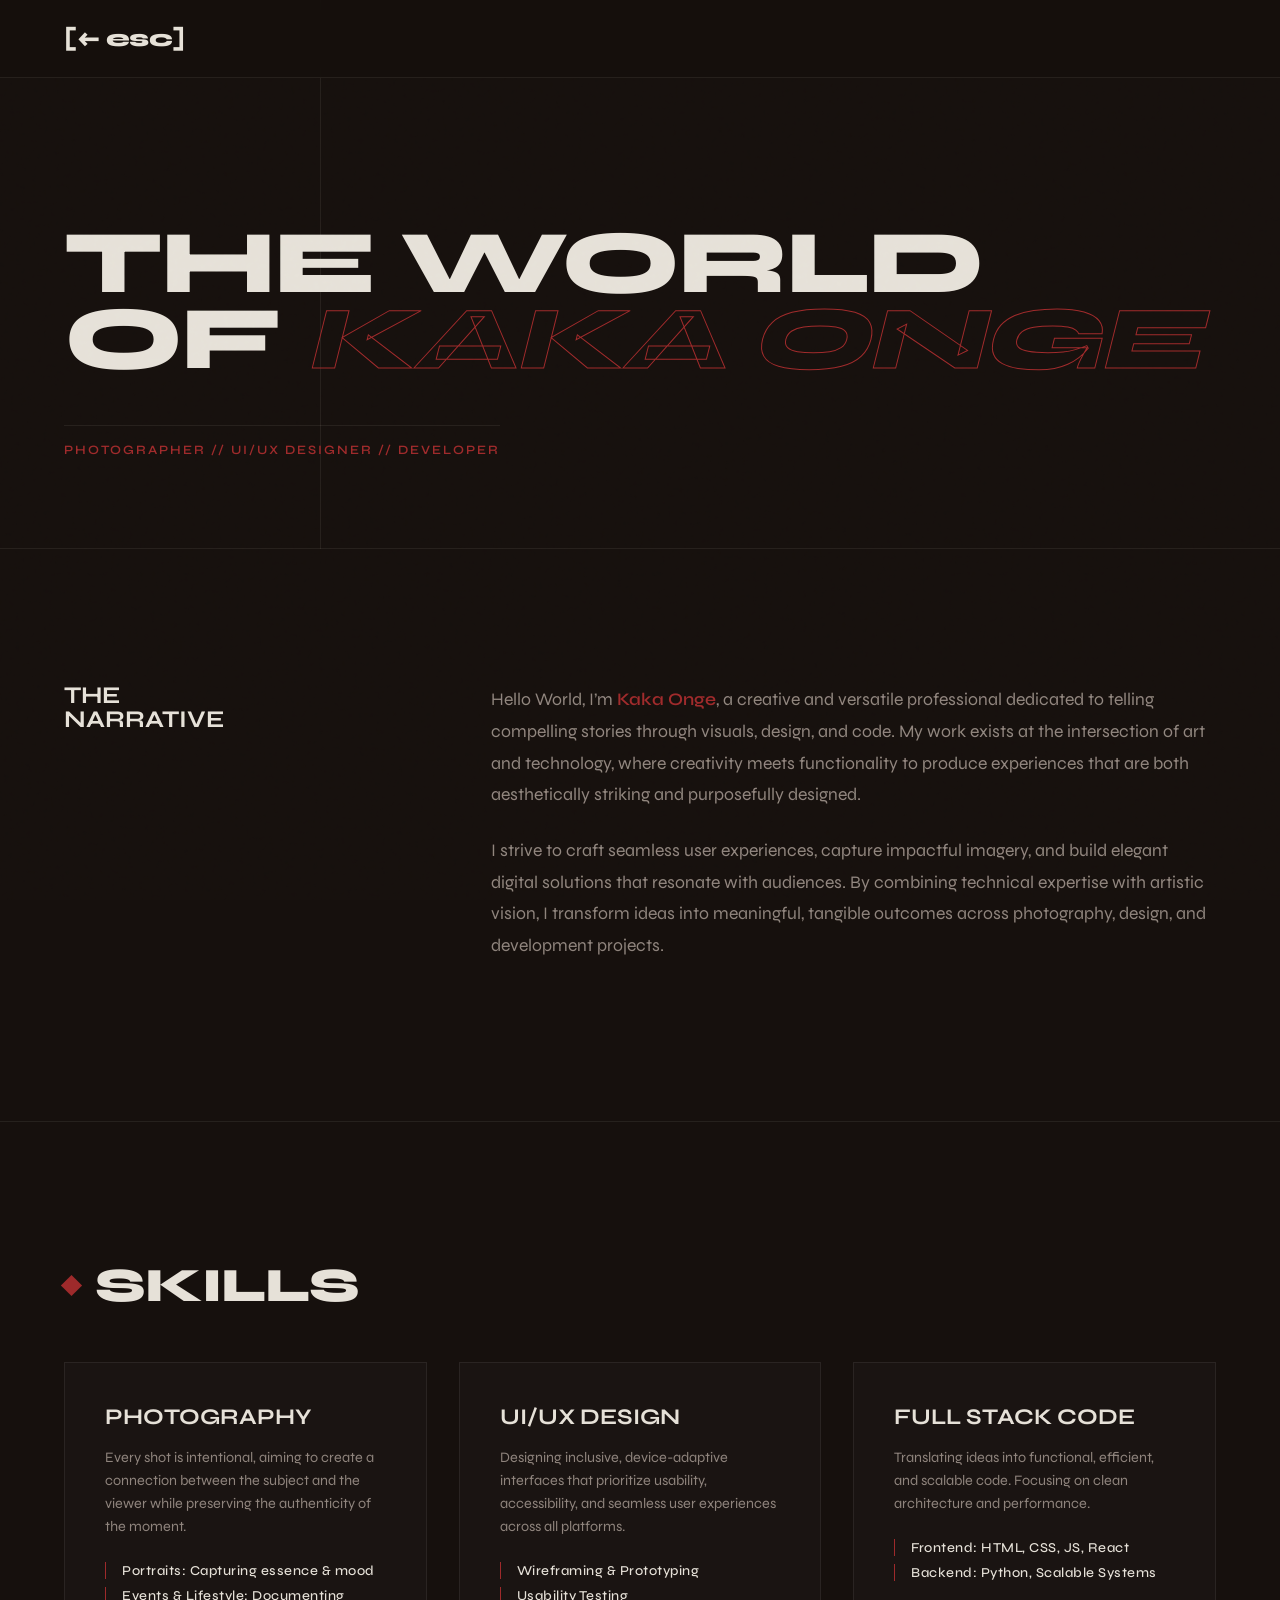
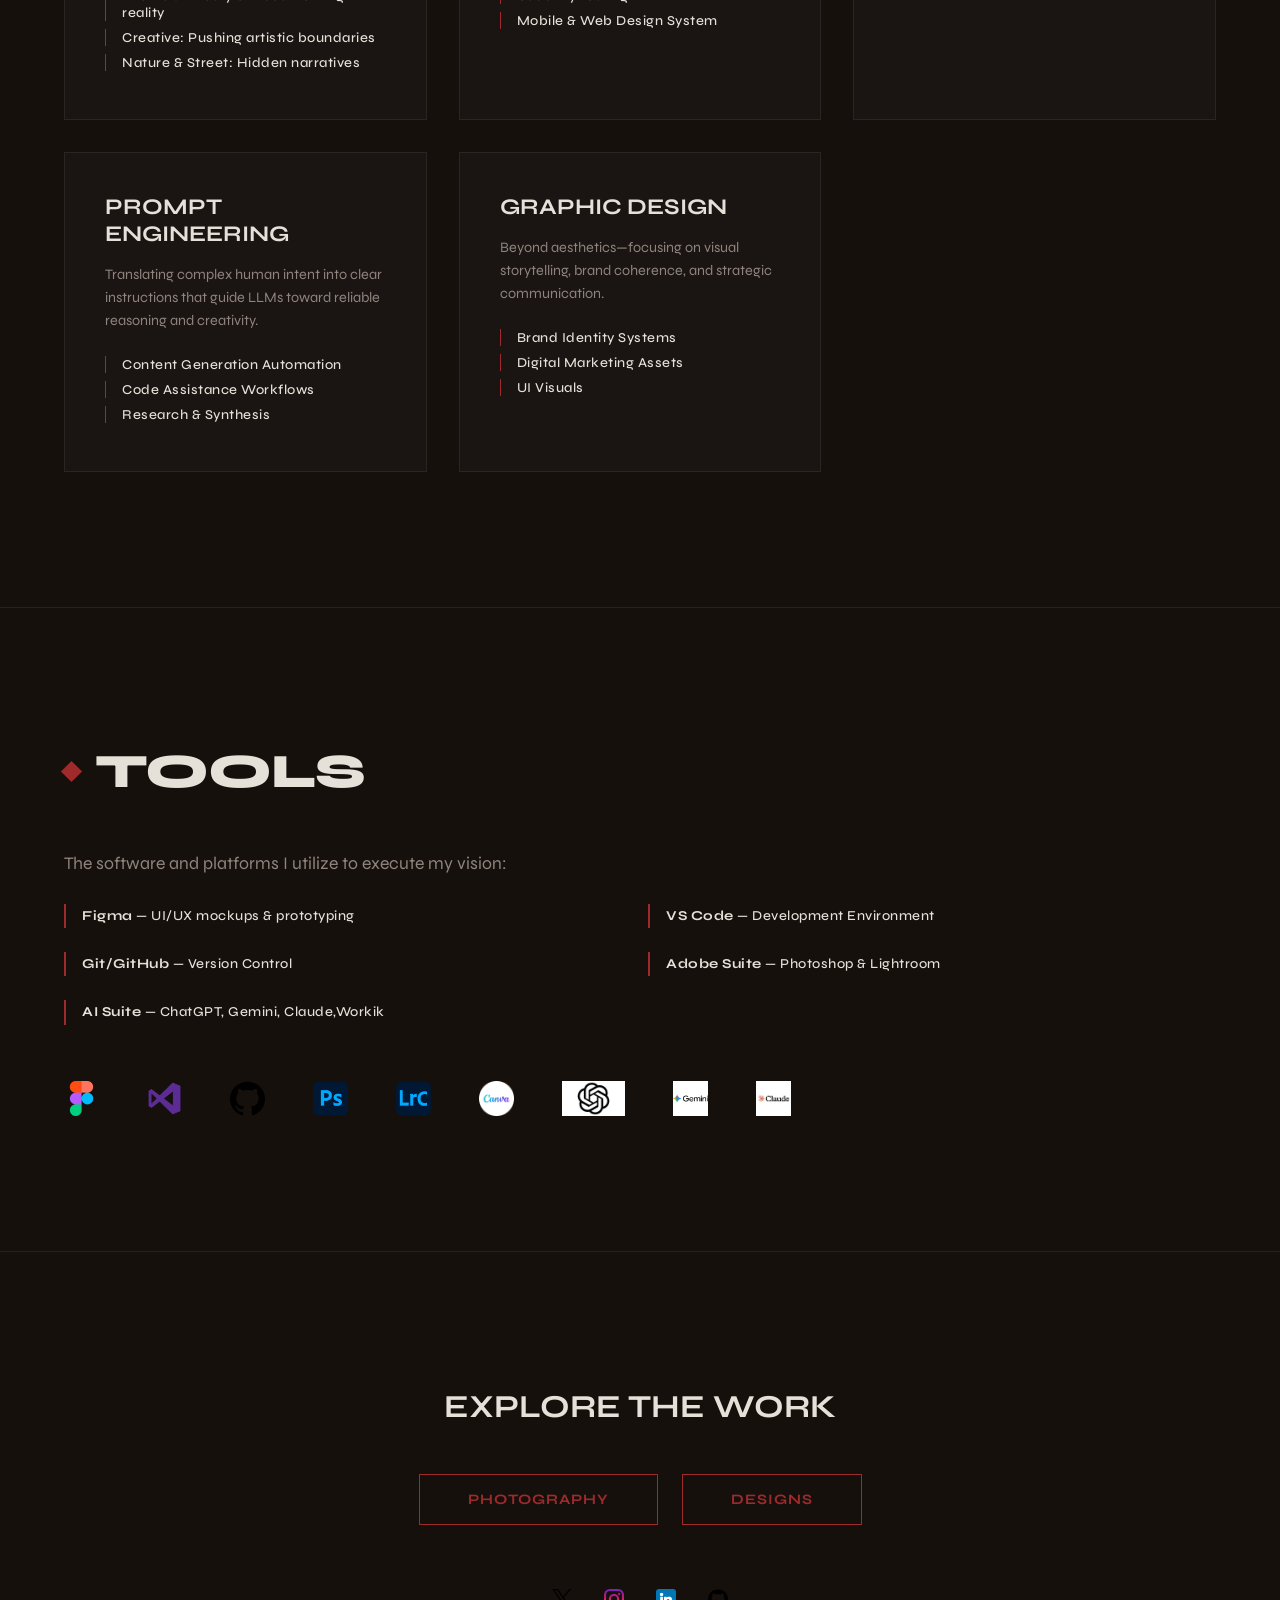
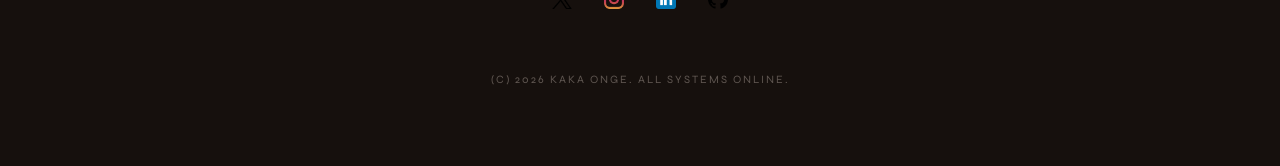
==== about.html @ d8e1c7ef "Initial commit: Core portfolio architecture and smooth scroll" ====
<!DOCTYPE html>
<html lang="en">
<head>
    <meta charset="UTF-8">
    <meta name="viewport" content="width=device-width, initial-scale=1.0">
    <title>About | Kaka Onge</title>
    
    <link rel="preconnect" href="https://fonts.googleapis.com">
    <link rel="preconnect" href="https://fonts.gstatic.com" crossorigin>
    <link href="https://fonts.googleapis.com/css2?family=Syne:wght@400;500;600;700;800&display=swap" rel="stylesheet">
    <link rel="stylesheet" href="css/about.css">
    
</head>
<body>

    <div class="noise-overlay"></div>
    <div class="grid-line"></div>

    <svg style="display: none;">
        <defs>
            <filter id="distortionFilter">
                <feTurbulence type="fractalNoise" baseFrequency="0" numOctaves="1" result="warp" />
                <feDisplacementMap xChannelSelector="R" yChannelSelector="G" scale="40" in="SourceGraphic" in2="warp" />
            </filter>
        </defs>
    </svg>

    <nav class="nav-container">
        <a href="index.html" class="nav-logo click-target">
            <span class="logo-kaka">[← Esc]</span><span class="logo-onge"></span>
        </a>
    </nav>

    <header class="page-header">
        <h1 class="page-title">
            The World<br>
            of <span class="highlight">Kaka Onge</span>
        </h1>
        <div class="roles-ticker">
            Photographer // UI/UX Designer // Developer
        </div>
    </header>

    <section class="std-section">
        <div class="bio-grid">
            <div class="bio-label">
                THE<br>NARRATIVE
            </div>
            <div class="bio-text">
                <p>Hello World, I’m <strong>Kaka Onge</strong>, a creative and versatile professional dedicated to telling compelling stories through visuals, design, and code. My work exists at the intersection of art and technology, where creativity meets functionality to produce experiences that are both aesthetically striking and purposefully designed.</p>
                <p>I strive to craft seamless user experiences, capture impactful imagery, and build elegant digital solutions that resonate with audiences. By combining technical expertise with artistic vision, I transform ideas into meaningful, tangible outcomes across photography, design, and development projects.</p>
            </div>
        </div>
    </section>

    <section class="std-section">
        <h2 class="section-head">SKILLS</h2>
        <div class="disciplines-grid">
            
            <div class="discipline-card click-target">
                <h3 class="d-title">Photography</h3>
                <p class="d-desc">Every shot is intentional, aiming to create a connection between the subject and the viewer while preserving the authenticity of the moment.</p>
                <ul class="d-list">
                    <li>Portraits: Capturing essence & mood</li>
                    <li>Events & Lifestyle: Documenting reality</li>
                    <li>Creative: Pushing artistic boundaries</li>
                    <li>Nature & Street: Hidden narratives</li>
                </ul>
            </div>

            <div class="discipline-card click-target">
                <h3 class="d-title">UI/UX Design</h3>
                <p class="d-desc">Designing inclusive, device-adaptive interfaces that prioritize usability, accessibility, and seamless user experiences across all platforms.</p>
                <ul class="d-list">
                    <li>Wireframing & Prototyping</li>
                    <li>Usability Testing</li>
                    <li>Mobile & Web Design System</li>
                </ul>
            </div>

            <div class="discipline-card click-target">
                <h3 class="d-title">Full Stack Code</h3>
                <p class="d-desc">Translating ideas into functional, efficient, and scalable code. Focusing on clean architecture and performance.</p>
                <ul class="d-list">
                    <li>Frontend: HTML, CSS, JS, React</li>
                    <li>Backend: Python, Scalable Systems</li>
                </ul>
            </div>

            <div class="discipline-card click-target">
                <h3 class="d-title">Prompt Engineering</h3>
                <p class="d-desc">Translating complex human intent into clear instructions that guide LLMs toward reliable reasoning and creativity.</p>
                <ul class="d-list">
                    <li>Content Generation Automation</li>
                    <li>Code Assistance Workflows</li>
                    <li>Research & Synthesis</li>
                </ul>
            </div>

            <div class="discipline-card click-target">
                <h3 class="d-title">Graphic Design</h3>
                <p class="d-desc">Beyond aesthetics—focusing on visual storytelling, brand coherence, and strategic communication.</p>
                <ul class="d-list">
                    <li>Brand Identity Systems</li>
                    <li>Digital Marketing Assets</li>
                    <li>UI Visuals</li>
                </ul>
            </div>

        </div>
    </section>

    <section class="std-section">
        <h2 class="section-head"> TOOLS </h2>
        <div class="bio-text">
            <p>The software and platforms I utilize to execute my vision:</p>
            <ul class="d-list" style="display: grid; grid-template-columns: 1fr 1fr; gap: 1rem; margin-bottom: 2rem; border: none;">
                <li style="border-left: 2px solid var(--accent-color);"><b>Figma</b> — UI/UX mockups & prototyping</li>
                <li style="border-left: 2px solid var(--accent-color);"><b>VS Code</b> — Development Environment</li>
                <li style="border-left: 2px solid var(--accent-color);"><b>Git/GitHub</b> — Version Control</li>
                <li style="border-left: 2px solid var(--accent-color);"><b>Adobe Suite</b> — Photoshop & Lightroom</li>
                <li style="border-left: 2px solid var(--accent-color);"><b>AI Suite</b> — ChatGPT, Gemini, Claude,Workik</li>
            </ul>
        </div>
        
        <div class="tool-logos">
            <img src="assets/Logos/figma.png" alt="Figma" title="Figma">
            <img src="assets/Logos/logo.png" alt="VS Code" title="VS Code">
            <img src="assets/Logos/github.png" alt="GitHub" title="GitHub">
            <img src="assets/Logos/photoshop.png" alt="Photoshop" title="Photoshop">
            <img src="assets/Logos/lightroom.png" alt="Lightroom" title="Lightroom">
            <img src="assets/Logos/canva.png" alt="Canva" title="Canva">
            <img src="assets/Logos/chatgpt.png" alt="ChatGPT" title="ChatGPT">
            <img src="assets/Logos/gemini.png" alt="Gemini" title="Gemini">
            <img src="assets/Logos/claude.png" alt="Claude" title="Claude">
        </div>
    </section>

    <section class="std-section footer-cta">
        <h2 class="d-title" style="font-size: 2rem;">EXPLORE THE WORK</h2>
        
        <div class="portfolio-links">
            <a href="https://www.instagram.com/kakaonge/" target="_blank" class="btn-link click-target">Photography</a>
            <a href="Mydesigns.html" class="btn-link click-target">Designs</a>
        </div>

        <div class="social-icons">
            <a href="https://x.com/Kakaonge" target="_blank" title="Twitter" class="click-target">
                <img src="assets/Logos/twitter.png" alt="Twitter">
            </a>
            <a href="https://www.instagram.com/kakaonge/" target="_blank" title="Instagram" class="click-target">
                <img src="assets/Logos/instagram.png" alt="Instagram">
            </a>
            <a href="https://ke.linkedin.com/in/kaka-onge" target="_blank" title="LinkedIn" class="click-target">
                <img src="assets/Logos/linkedin.png" alt="LinkedIn">
            </a>
            <a href="https://github.com/kakaonge" target="_blank" title="GitHub" class="click-target">
                <img src="assets/Logos/github.png" alt="GitHub">
            </a>
        </div>

        <p style="margin-top: 4rem; font-size: 0.7rem; color: var(--text-muted); opacity: 0.6; letter-spacing: 2px;">(C) 2026 KAKA ONGE. ALL SYSTEMS ONLINE.</p>
    </section>

</body>
</html>
---- css/about.css ----
/* --- 1. RESET & GLOBAL VARIABLES (COFFEE THEME) --- */
:root {
    /* DEEP COFFEE PALETTE */
    --bg-color: #16100D;      /* Matte Coffee */
    --card-bg: #1A1412;       /* Slightly lighter for cards */
    --accent-color: #9E2A2B;  /* Bright Burgundy */
    --accent-dim: #70181E;    /* Deep Burgundy */
    --text-color: #E6E1D8;    /* Cream */
    --text-muted: #8F847D;    /* Clay */
    --line-color: rgba(230, 225, 216, 0.08);
    
    /* FONTS */
    --font-head: 'Syne', sans-serif;
    --font-body: 'Syne', sans-serif;
}

html { 
    /* We handle smooth scrolling via JS (Lenis), so native is disabled */
    scroll-behavior: initial; 
}

* { margin: 0; padding: 0; box-sizing: border-box; }

body {
    background-color: var(--bg-color);
    color: var(--text-color);
    font-family: var(--font-body);
    overflow-x: hidden;
    width: 100%; /* Prevents mobile horizontal scroll */
}

a { text-decoration: none; color: inherit; cursor: pointer; }
ul { list-style: none; }
img { max-width: 100%; height: auto; display: block; }

/* --- 2. TEXTURE (GRAIN OVERLAY) --- */
.noise-overlay {
    position: fixed;
    top: 0; left: 0; width: 100%; height: 100%;
    pointer-events: none;
    z-index: 50;
    opacity: 0.08;
    background-image: url("data:image/svg+xml,%3Csvg viewBox='0 0 200 200' xmlns='http://www.w3.org/2000/svg'%3E%3Cfilter id='noiseFilter'%3E%3CfeTurbulence type='fractalNoise' baseFrequency='0.8' numOctaves='3' stitchTiles='stitch'/%3E%3C/filter%3E%3Crect width='100%25' height='100%25' filter='url(%23noiseFilter)'/%3E%3C/svg%3E");
    mix-blend-mode: overlay;
}

.grid-line {
    position: fixed;
    top: 0;
    left: 25%;
    width: 1px;
    height: 100vh;
    background: var(--line-color);
    z-index: 0;
    pointer-events: none;
}

/* --- 3. NAVIGATION BAR --- */
.nav-container {
    position: fixed;
    top: 0;
    right: 0;
    width: 100%;
    padding: 1.5rem 5vw;
    display: flex;
    justify-content: space-between; 
    align-items: center;
    z-index: 100;
    background: rgba(22, 16, 13, 0.9); /* Coffee tint */
    backdrop-filter: blur(10px);
    border-bottom: 1px solid var(--line-color);
}

.nav-logo {
    font-family: var(--font-head);
    font-weight: 800;
    font-size: 1.5rem;
    text-transform: lowercase;
    letter-spacing: -0.5px;
    display: flex;
}
.logo-kaka { color: var(--text-color); }
.logo-onge { color: var(--accent-color); }

.nav-list { display: flex; gap: 2rem; }

.nav-btn {
    font-family: var(--font-body);
    font-size: 0.85rem;
    font-weight: 600;
    text-transform: uppercase;
    color: var(--text-muted);
    letter-spacing: 1px;
    position: relative;
    transition: color 0.3s ease;
}

.nav-btn::after {
    content: '';
    position: absolute;
    bottom: -5px;
    left: 0;
    width: 0;
    height: 1px;
    background-color: var(--accent-color);
    transition: width 0.3s ease;
}

.nav-btn:hover { color: var(--text-color); }
.nav-btn:hover::after { width: 100%; }

.active-link { color: var(--accent-color); }

/* Hamburger Menu styles for mobile consistency */
.hamburger { display: none; cursor: pointer; z-index: 1000; }
.hamburger .line { width: 30px; height: 2px; background-color: var(--text-color); margin: 6px 0; transition: 0.4s; }

/* --- 4. HERO / HEADER --- */
.page-header {
    padding: 25vh 5vw 10vh;
    border-bottom: 1px solid var(--line-color);
    position: relative;
    z-index: 2;
}

.page-title {
    font-family: var(--font-head);
    font-weight: 800; 
    font-size: clamp(3rem, 7vw, 9rem);
    color: var(--text-color);
    line-height: 0.85;
    text-transform: uppercase;
    letter-spacing: -2px;
    /* SVG Filter applied via ID in HTML */
    filter: url(#distortionFilter); 
    will-change: filter;
}

.highlight {
    color: transparent;
    -webkit-text-stroke: 1px var(--accent-color);
    font-style: italic;
}

.roles-ticker {
    margin-top: 3rem;
    font-weight: 600;
    color: var(--accent-color);
    font-size: 0.8rem;
    text-transform: uppercase;
    letter-spacing: 2px;
    border-top: 1px solid var(--line-color);
    padding-top: 1rem;
    display: inline-block;
}

/* --- 5. CONTENT SECTIONS --- */
.std-section {
    padding: 15vh 5vw;
    border-bottom: 1px solid var(--line-color);
    position: relative;
    z-index: 20;
    background-color: var(--bg-color);
}

.section-head {
    font-family: var(--font-head);
    font-weight: 800;
    font-size: 3rem;
    color: var(--text-color);
    margin-bottom: 3rem;
    text-transform: uppercase;
    letter-spacing: -1px;
    display: flex;
    align-items: center;
    gap: 1rem;
}

.section-head::before {
    content: '';
    display: block;
    width: 15px;
    height: 15px;
    background: var(--accent-color);
    border-radius: 0; 
    transform: rotate(45deg); 
}

.bio-grid {
    display: grid;
    grid-template-columns: 1fr 2fr;
    gap: 4rem;
}

.bio-label {
    font-family: var(--font-head);
    font-weight: 700;
    font-size: 1.5rem;
    color: var(--text-color);
    line-height: 1;
    text-transform: uppercase;
}

.bio-text {
    font-size: 1.1rem; 
    font-weight: 400;
    line-height: 1.8;
    color: var(--text-muted);
}

.bio-text p { margin-bottom: 1.5rem; }
.bio-text strong { color: var(--accent-color); font-weight: 600; }

/* --- 6. DISCIPLINES GRID --- */
.disciplines-grid {
    display: grid;
    grid-template-columns: repeat(auto-fit, minmax(300px, 1fr));
    gap: 2rem;
}

.discipline-card {
    background: var(--card-bg);
    border: 1px solid var(--line-color);
    padding: 2.5rem;
    transition: all 0.3s ease;
}

.discipline-card:hover {
    border-color: var(--accent-color);
    transform: translateY(-5px);
}

.d-title {
    font-family: var(--font-head);
    font-weight: 700;
    color: var(--text-color);
    font-size: 1.4rem;
    margin-bottom: 1rem;
    text-transform: uppercase;
}

.d-desc {
    font-size: 0.9rem;
    color: var(--text-muted);
    line-height: 1.6;
    margin-bottom: 1.5rem;
}

.d-list li {
    font-size: 0.85rem;
    color: var(--text-color);
    margin-bottom: 0.5rem;
    padding-left: 1rem;
    border-left: 1px solid var(--accent-color);
    font-weight: 500;
    letter-spacing: 0.5px;
}

/* --- 7. TOOLS SECTION --- */
.tool-logos {
    display: flex;
    flex-wrap: wrap;
    gap: 3rem;
    margin-top: 3rem;
    align-items: center;
}

.tool-logos img {
    height: 35px;
    width: auto; 
    transition: all 0.3s ease;
}

.tool-logos img:hover {
    filter: grayscale(0%) sepia(0%) opacity(1);
    transform: scale(1.1);
}

/* --- 8. FOOTER LINKS --- */
.footer-cta {
    text-align: center;
    padding-bottom: 5rem;
    border-bottom: none;
}

.portfolio-links {
    display: flex;
    gap: 1.5rem;
    margin-top: 3rem;
    justify-content: center;
    flex-wrap: wrap;
}

.btn-link {
    border: 1px solid var(--accent-color);
    color: var(--accent-color);
    background: transparent;
    padding: 1rem 3rem;
    font-family: var(--font-head);
    font-weight: 700;
    font-size: 0.9rem;
    text-transform: uppercase;
    transition: all 0.3s ease;
    letter-spacing: 1px;
}

.btn-link:hover {
    background: var(--text-color);
    color: var(--bg-color);
    border-color: var(--text-color);
    box-shadow: 0 0 20px rgba(158, 42, 43, 0.4);
}

.social-icons {
    display: flex;
    gap: 2rem;
    justify-content: center;
    margin-top: 4rem;
}

.social-icons img {
    width: 20px;
    height: 20px;
    transition: transform 0.3s ease, opacity 0.3s ease;
}

.social-icons a:hover img {
    opacity: 1;
    transform: translateY(-3px);
}

/* =========================================
   MOBILE RESPONSIVE OVERRIDES
   ========================================= */
@media (max-width: 768px) {
    /* Mobile Navigation */
    .hamburger { display: block; }
    
    .nav-list { 
        position: fixed; 
        top: 0; right: -100%; 
        width: 100%; height: 100vh; 
        background-color: var(--bg-color); 
        display: flex; flex-direction: column; 
        justify-content: center; align-items: center; 
        gap: 3rem; transition: right 0.4s ease-in-out; 
        z-index: 900; padding: 0; 
    }
    
    .nav-list.active { right: 0; }
    .nav-list li a { font-size: 2rem; }
    
    .hamburger.active .line:nth-child(1) { transform: rotate(-45deg) translate(-5px, 6px); }
    .hamburger.active .line:nth-child(2) { transform: rotate(45deg) translate(-5px, -6px); }

    /* Layout Adjustments */
    .bio-grid { grid-template-columns: 1fr; gap: 2rem; }
    .page-title { font-size: clamp(2.5rem, 10vw, 4rem); margin-top: 3rem; }
    .tool-logos { justify-content: center; gap: 2rem; }
    .nav-container { padding: 1.5rem; }
    
    .std-section { padding: 10vh 1.5rem; }
    .page-header { padding: 20vh 1.5rem 8vh; }
}
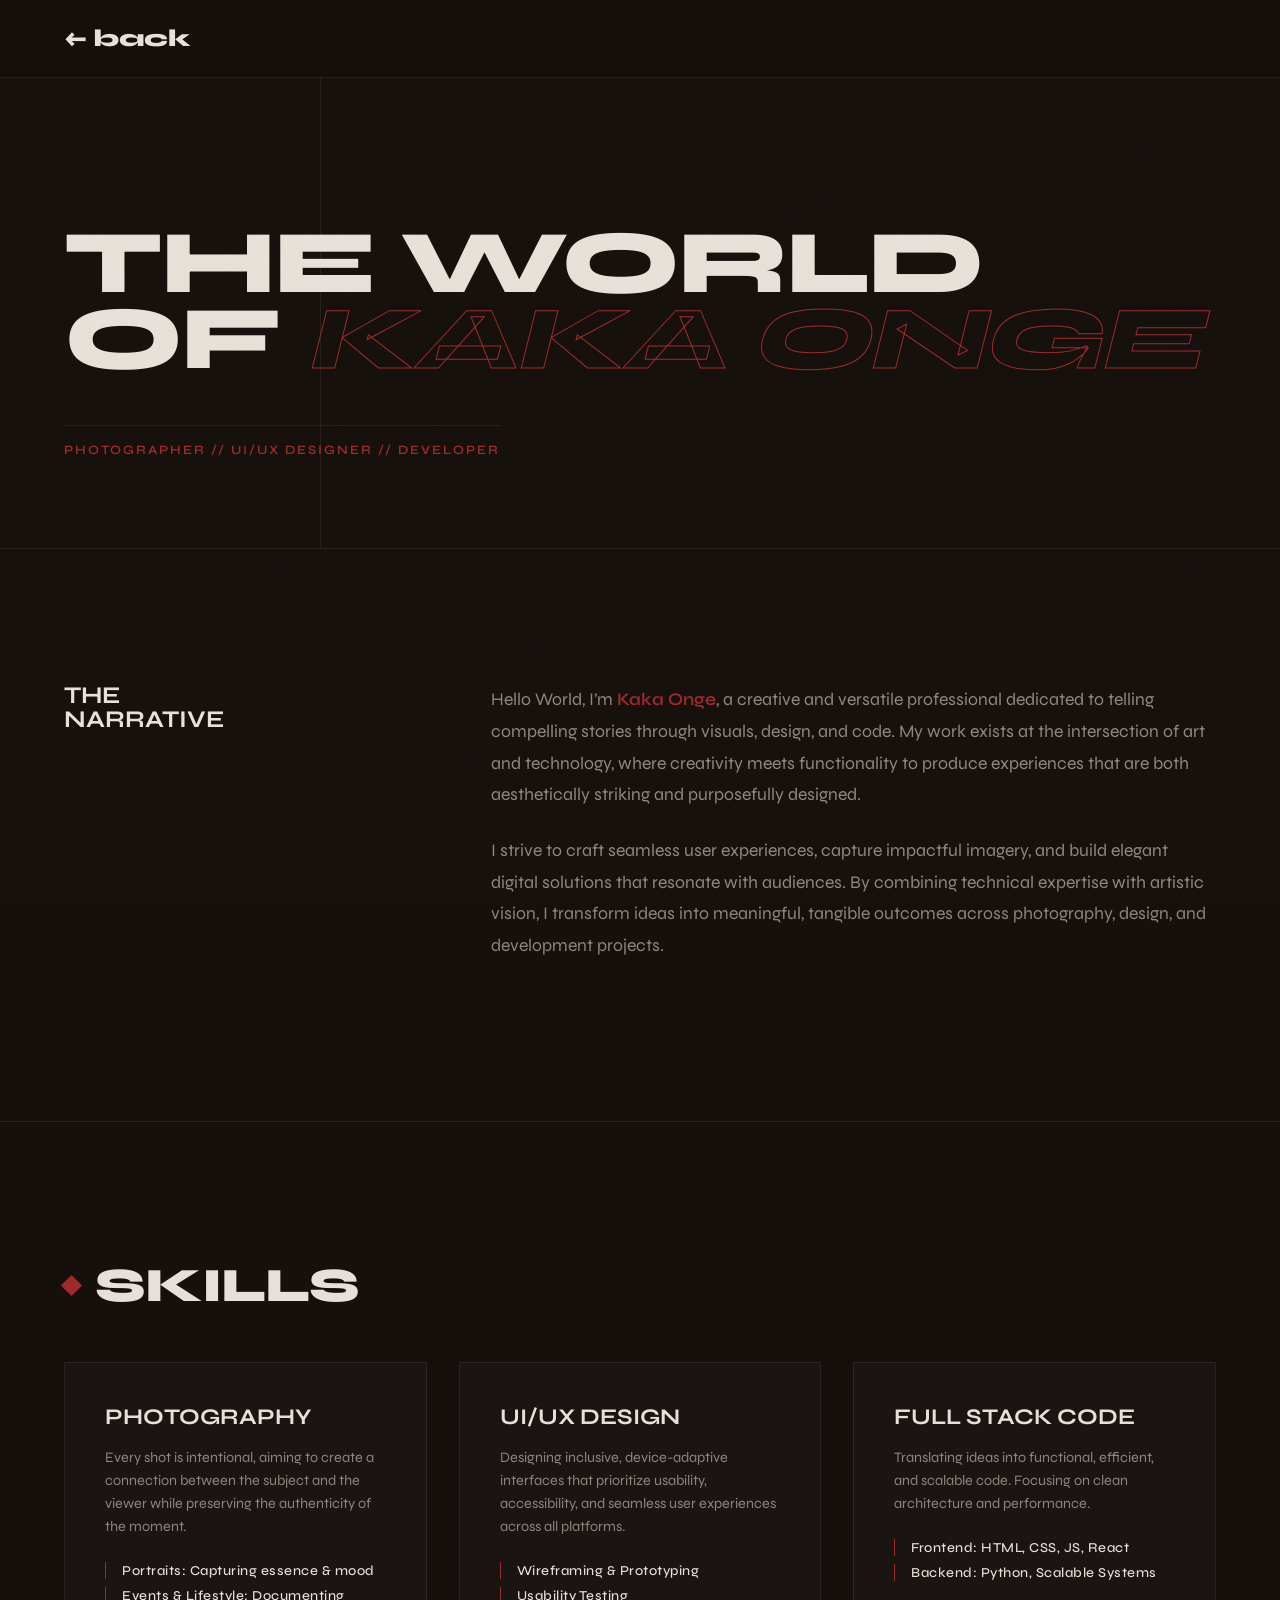
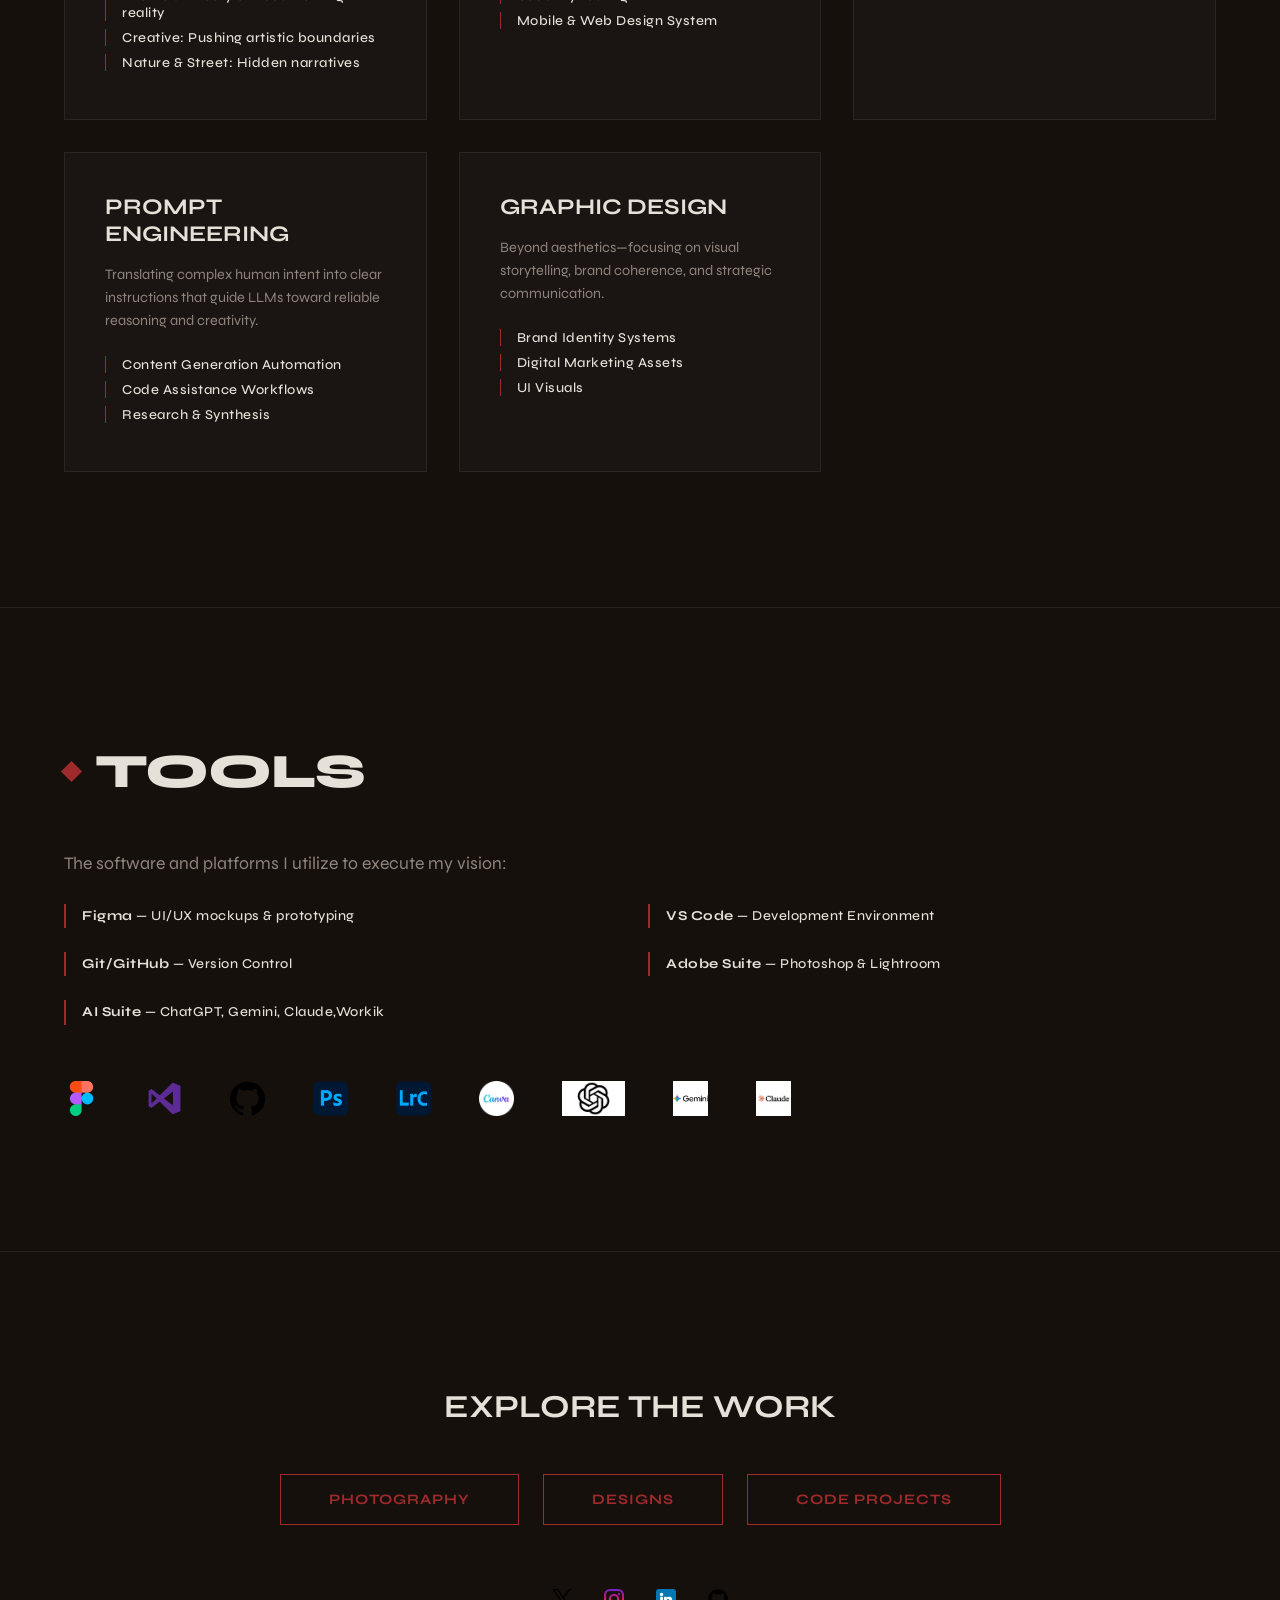
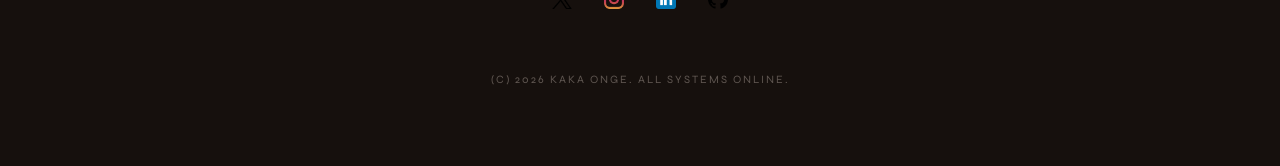
==== commit d520e464: "Fix CAPABILITIES typography and update ethereal gallery layout" ====
--- a/about.html
+++ b/about.html
@@ -27,7 +27,7 @@
 
     <nav class="nav-container">
         <a href="index.html" class="nav-logo click-target">
-            <span class="logo-kaka">[← Esc]</span><span class="logo-onge"></span>
+            <span class="logo-kaka">← Back</span><span class="logo-onge"></span>
         </a>
     </nav>
 
@@ -142,6 +142,7 @@
         <div class="portfolio-links">
             <a href="https://www.instagram.com/kakaonge/" target="_blank" class="btn-link click-target">Photography</a>
             <a href="Mydesigns.html" class="btn-link click-target">Designs</a>
+            <a href="codeprojects.html" class="btn-link click-target">Code Projects</a>
         </div>
 
         <div class="social-icons">
